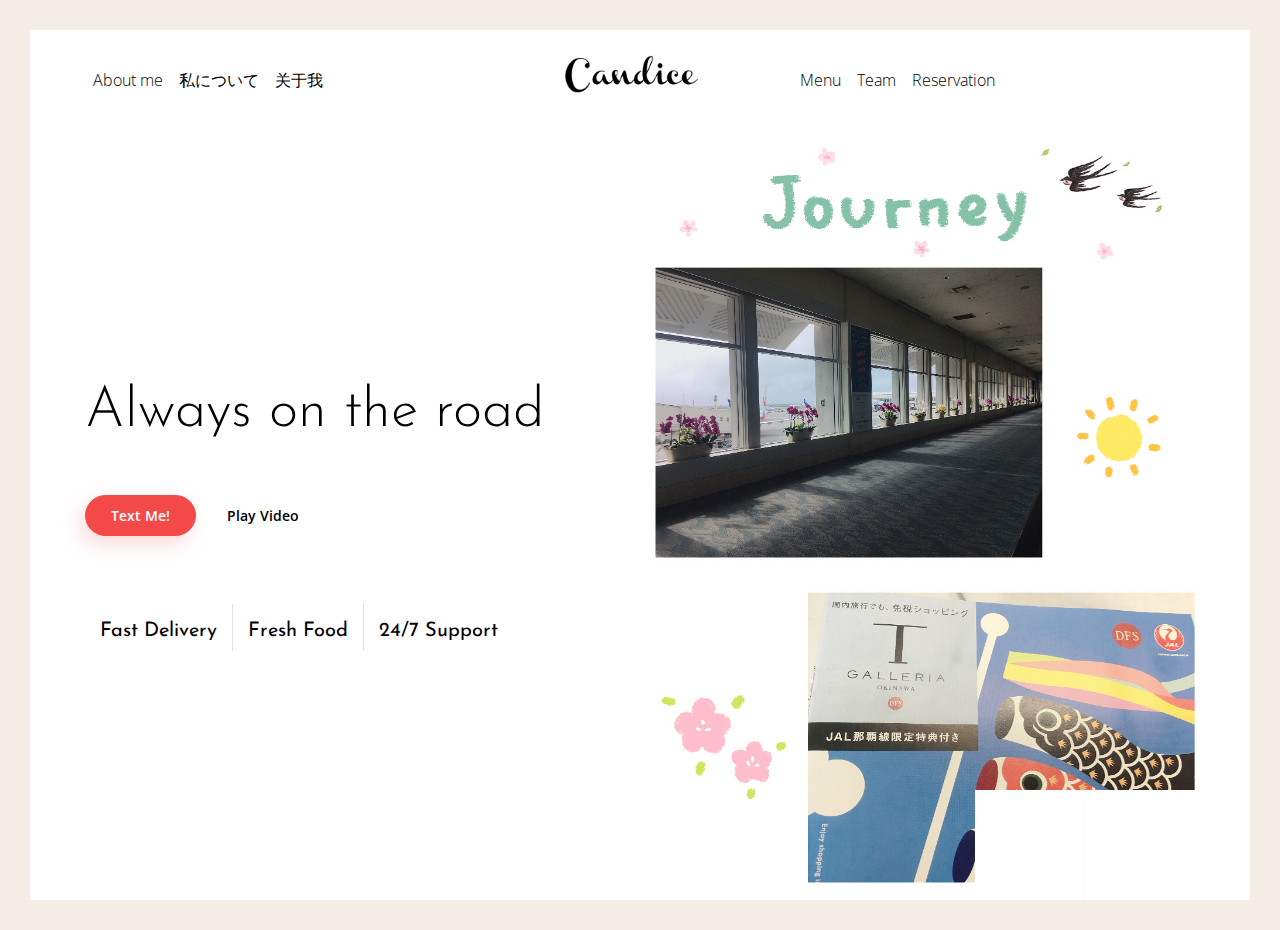
==== index.html @ 8e843e64 "gydfy" ====
<!DOCTYPE html>
<!--
	Resto by GetTemplates.co
	URL: https://gettemplates.co
-->
<html lang="en">

<head>
    <meta charset="utf-8">
    <meta http-equiv="X-UA-Compatible" content="IE=edge">
    <title>CV -- Lin Candice Tang</title>
    <meta name="description" content="Resto">
    <meta name="viewport" content="width=device-width, initial-scale=1, shrink-to-fit=no">

    <!-- External CSS -->
    <link rel="stylesheet" href="vendor/bootstrap/bootstrap.min.css">
    <link rel="stylesheet" href="vendor/select2/select2.min.css">
    <link rel="stylesheet" href="vendor/owlcarousel/owl.carousel.min.css">
    <link rel="stylesheet" href="https://cdn.rawgit.com/noelboss/featherlight/1.7.13/release/featherlight.min.css">
    <link rel="stylesheet" href="https://cdnjs.cloudflare.com/ajax/libs/tempusdominus-bootstrap-4/5.0.1/css/tempusdominus-bootstrap-4.min.css">
    <link rel="stylesheet" href="https://cdnjs.cloudflare.com/ajax/libs/font-awesome/5.8.1/css/brands.css">

    <!-- Fonts -->
    <link rel="stylesheet" href="https://fonts.googleapis.com/css?family=Open+Sans:300,400,700|Josefin+Sans:300,400,700">
    <link rel="stylesheet" href="https://cdn.linearicons.com/free/1.0.0/icon-font.min.css">
    <link rel="stylesheet" href="https://use.fontawesome.com/releases/v5.8.1/css/all.css" integrity="sha384-50oBUHEmvpQ+1lW4y57PTFmhCaXp0ML5d60M1M7uH2+nqUivzIebhndOJK28anvf" crossorigin="anonymous">

    <!-- CSS -->
    <link rel="stylesheet" href="css/style.min.css">

    <!-- Modernizr JS for IE8 support of HTML5 elements and media queries -->
    <script src="https://cdnjs.cloudflare.com/ajax/libs/modernizr/2.8.3/modernizr.js"></script>

</head>
<body data-spy="scroll" data-target="#navbar" class="static-layout">
	<div id="side-nav" class="sidenav">
	<a href="javascript:void(0)" id="side-nav-close">&times;</a>

	<div class="sidenav-content">
		<p>
			Kuncen WB1, Wirobrajan 10010, DIY
		</p>
		<p>
			<span class="fs-16 primary-color">(+68) 120034509</span>
		</p>
		<p>info@yourdomain.com</p>
	</div>
</div>
<div id="side-search" class="sidenav">
	<a href="javascript:void(0)" id="side-search-close">&times;</a>
	<div class="sidenav-content">
		<form action="">

			<div class="input-group md-form form-sm form-2 pl-0">
			  <input class="form-control my-0 py-1 red-border" type="text" placeholder="Search" aria-label="Search">
			  <div class="input-group-append">
			    <button class="input-group-text red lighten-3" id="basic-text1">
			    	<i class="fas fa-search text-grey" aria-hidden="true"></i>
			    </button>
			  </div>
			</div>

		</form>
	</div>


</div>
<div id="canvas-overlay"></div>
	<div class="boxed-page">
		<nav id="navbar-header" class="navbar navbar-expand-lg">
    <div class="container">
        <a class="navbar-brand navbar-brand-center d-flex align-items-center p-0 only-mobile" href="/">
            <img src="img/logo.png" alt="">
        </a>
        <button class="navbar-toggler" type="button" data-toggle="collapse" data-target="#navbarSupportedContent" aria-controls="navbarSupportedContent" aria-expanded="false" aria-label="Toggle navigation">
            <span class="lnr lnr-menu"></span>
        </button>

        <div class="collapse navbar-collapse justify-content-between" id="navbarSupportedContent">
            <ul class="navbar-nav d-flex justify-content-between">
                <!-- <li class="nav-item only-desktop">
                    <a class="nav-link" id="side-nav-open" href="#">
                        <span class="lnr lnr-menu"></span>
                    </a>
                </li> -->
                <div class="d-flex flex-lg-row flex-column">
                    <li class="nav-item">
                        <a class="nav-link" href="about.html">About me</a>
                    </li>
                    <li class="nav-item">
                      <a class="nav-link" href="about.html">私について</a>
                    </li>
                    <li class="nav-item">
                      <a class="nav-link" href="about.html">关于我</a>
                    </li>
                </div>
            </ul>

            <a class="navbar-brand navbar-brand-center d-flex align-items-center only-desktop" href="#">
                <img src="img/logo.png" alt="">
            </a>
            <ul class="navbar-nav d-flex justify-content-between">
                <div class="d-flex flex-lg-row flex-column">
                    <li class="nav-item active">
                        <a class="nav-link" href="menu.html">Menu</a>
                    </li>
                    <li class="nav-item">
                        <a class="nav-link" href="team.html">Team</a>
                    </li>

                    <li class="nav-item dropdown">
                        <a class="nav-link" href="reservation.html">Reservation</a>
                    </li>
                </div>
                <!-- <li class="nav-item">
                    <a id="side-search-open" class="nav-link" href="#">
                        <span class="lnr lnr-magnifier"></span>
                    </a>
                </li> -->
            </ul>
        </div>
    </div>
</nav>		<div class="hero">
  <div class="container">
	<div class="row d-flex align-items-center">
		<div class="col-lg-6 hero-left">
		    <h1 class="display-4 mb-5">Always on the road</h1>
		    <div class="mb-2">
		    	<a class="btn btn-primary btn-shadow btn-lg" href="mailto:tanglincandice@gmail.com" role="button">Text Me!
          </a>
			    <a class="btn btn-icon btn-lg" href="https://player.vimeo.com/video/33110953" data-featherlight="iframe" data-featherlight-iframe-allowfullscreen="true">
			    	<span class="lnr lnr-film-play"></span>
			    	Play Video
			    </a>
		    </div>

		    <ul class="hero-info list-unstyled d-flex text-center mb-0">
		    	<li class="border-right">
		    		<span class="lnr lnr-rocket"></span>
		    		<h5>
		    			Fast Delivery
		    		</h5>
		    	</li>
		    	<li class="border-right">
		    		<span class="lnr lnr-leaf"></span>
		    		<h5>
		    			Fresh Food
		    		</h5>
		    	</li>
		    	<li class="">
		    		<span class="lnr lnr-bubble"></span>
		    		<h5>
		    			24/7 Support
		    		</h5>
		    	</li>
		    </ul>

	    </div>
	    <div class="col-lg-6 hero-right">
        <div class="owl-carousel owl-theme hero-carousel">
        <div class="item">
          <img class="img-fluid" src="img/IMG_1961.jpg" alt="">
        </div>
        <div class="item">
          <img class="img-fluid" src="img/DSCN1594.jpg" alt="">
        </div>
        <div class="item">
          <img class="img-fluid" src="img/IMG_4013.jpg" alt="">
        </div>
			</div>
	    </div>
	</div>
  </div>
</div>
</div>
	<!-- External JS -->
	<script src="https://ajax.googleapis.com/ajax/libs/jquery/3.3.1/jquery.min.js"></script>
	<script src="https://cdnjs.cloudflare.com/ajax/libs/moment.js/2.22.2/moment.min.js"></script>
	<script src="vendor/bootstrap/popper.min.js"></script>
	<script src="vendor/bootstrap/bootstrap.min.js"></script>
	<script src="vendor/select2/select2.min.js "></script>
	<script src="vendor/owlcarousel/owl.carousel.min.js"></script>
	<script src="https://cdn.rawgit.com/noelboss/featherlight/1.7.13/release/featherlight.min.js"></script>
	<script src="vendor/stellar/jquery.stellar.js" type="text/javascript" charset="utf-8"></script>
	<script src="https://cdnjs.cloudflare.com/ajax/libs/tempusdominus-bootstrap-4/5.0.1/js/tempusdominus-bootstrap-4.min.js"></script>

	<!-- Main JS -->
	<script src="js/app.min.js "></script>
</body>
</html>
---- css/style.min.css ----
/*
 *	Resto by GetTemplates.co
 *	URL: https://gettemplates.co
 */
html {
  overflow-x: hidden; }

body {
  font-family: 'Open Sans', sans-serif;
  font-weight: 300;
  color: #000;
  background-color: #f4ede5; }

.h1, .h2, .h3, .h4, .h5, .h6, h1, h2, h3, h4, h5, h6 {
  font-family: 'Josefin Sans', sans-serif;
  font-weight: 400; }

h1, h2 {
  font-weight: 700; }

.subheading {
  color: #f34949; }

.bg-white {
  background-color: #fff; }

.bg-grey {
  background-color: #f7f8f9; }

a {
  color: #f34949; }

a:focus,
button:focus {
  outline: none;
  box-shadow: none; }

.btn:hover,
a:hover {
  text-decoration: none;
  color: #e22104; }

.btn-icon {
  display: inline-flex;
  align-items: center; }
  .btn-icon .lnr {
    font-size: 30px;
    margin-right: 10px; }

.boxed-page {
  position: relative;
  border-color: #ededed;
  background-color: #fff; }
  .boxed-page .section-padding {
    padding-top: 65px;
    padding-bottom: 65px; }
  @media (min-width: 992px) {
    .boxed-page .section-padding {
      padding-top: 130px;
      padding-bottom: 130px; } }

@media (min-width: 1200px) {
  .boxed-page {
    margin: 30px; } }

.img-bg {
  background-size: cover;
  background-repeat: no-repeat;
  background-position: center center; }

.img-cover {
  object-fit: cover;
  object-position: center; }

.navbar-brand-center {
  padding-left: 70px;
  padding-right: 70px; }
  .navbar-brand-center img {
    height: 50px; }

.footer-logo {
  height: 50px; }

.nav-link {
  color: #000; }

#navbar-header {
  height: 100px; }
  #navbar-header .navbar-nav .dropdown-menu {
    border: none;
    border-bottom: 2px solid #f34949;
    border-radius: 0 !important;
    box-shadow: -5px 8px 20px 0px rgba(229, 16, 2, 0.15); }

@media (min-width: 1024px) {
  #navbar-header .navbar-nav {
    width: 50%; }
  #navbar-header .dropdown .dropdown-menu {
    display: block;
    opacity: 0;
    transition: all 500ms ease; }
  #navbar-header .dropdown:hover .dropdown-menu {
    display: block;
    opacity: 1; } }

.btn {
  font-size: 14px;
  font-weight: 600; }

.btn-primary {
  display: inline-block;
  background-color: #f34949;
  border-color: #f34949;
  color: #fff;
  border-radius: 30px;
  padding: 9px 25px;
  text-transform: capitalize;
  -webkit-transition: all 0.3s ease 0s;
  -moz-transition: all 0.3s ease 0s;
  -o-transition: all 0.3s ease 0s;
  transition: all 0.3s ease 0s; }
  .btn-primary:hover {
    background-color: #e22104;
    border-color: #e22104;
    color: #fff; }

.btn-shadow {
  box-shadow: -5px 8px 20px 0px rgba(229, 16, 2, 0.15); }

.btn-icon {
  color: #000; }

.hero {
  height: 600px;
  position: relative; }
  @media (min-width: 992px) {
    .hero {
      height: calc(100vh - 130px); } }

.hero-info {
  padding-top: 60px; }
  @media (min-width: 1420px) {
    .hero-info {
      padding-top: 140px; } }
  .hero-info li {
    padding-right: 15px;
    padding-left: 15px; }
  .hero-info .lnr {
    display: block;
    font-size: 32px;
    margin-bottom: 15px; }

.hero-carousel .owl-prev, .hero-carousel .owl-next {
  width: 110px;
  height: 110px; }

.hero-carousel .owl-prev, .hero-carousel .owl-next {
  display: flex;
  align-items: center;
  justify-content: center;
  background-color: #fff; }

.hero-carousel .owl-prev {
  border-right: 1px solid #f7f8f9; }

.hero-carousel .owl-nav {
  display: flex;
  position: absolute;
  bottom: 0;
  right: 0; }

.hero-carousel .owl-item img {
  height: 600px;
  object-fit: cover;
  max-width: 100%; }
  @media (min-width: 992px) {
    .hero-carousel .owl-item img {
      height: calc(100vh - 130px); } }

.thumb-menu img {
  height: 150px;
  width: 100%;
  margin: 0 auto;
  margin-bottom: 10px;
  box-shadow: 0px 24px 48px -12px rgba(0, 0, 0, 0.1);
  transition: all 0.3s ease; }

.heading-section {
  margin-bottom: 30px; }

/*============================
=            MENU            =
============================*/
.menus:hover img {
  transform: scale(1.1, 1.1); }

.menu-img {
  overflow: hidden;
  height: 80px;
  width: 80px; }
  .menu-img img {
    transition: all .5s ease;
    height: 100%;
    object-fit: cover; }

.menu-price {
  text-align: right; }

.menus {
  padding-bottom: 15px;
  margin-bottom: 15px;
  border-bottom: 1px dashed #ccc; }
  .menus p, .menus h3 {
    margin-bottom: 0; }
  .menus .text-wrap {
    width: calc(100% - 95px);
    margin-left: 15px; }
    .menus .text-wrap h4 {
      font-weight: 300; }

/*=====  End of MENU  ======*/
/*=================================
=            TESTIMONY            =
=================================*/
#gtco-testimonial {
  background-repeat: no-repeat;
  background-position: center center;
  background-size: cover;
  color: #fff; }

.testi-content {
  text-align: center; }
  .testi-content .testi-text {
    font-style: italic;
    font-weight: 300;
    line-height: 1.6;
    padding: 30px 60px;
    font-size: 32px; }
  .testi-content .testi-author {
    font-weight: 500; }
  .testi-content .testi-desc span {
    color: #f34949;
    font-weight: bold; }
  .testi-content .owl-dots {
    position: absolute;
    text-align: center;
    margin: 0 auto;
    display: block;
    left: 0;
    right: 0;
    bottom: -50px; }
  .testi-content .owl-nav {
    display: none; }

.owl-dot {
  position: relative;
  display: inline-block;
  margin: 0 5px;
  width: 12px;
  height: 12px;
  cursor: pointer; }
  .owl-dot span {
    top: 0;
    left: 0;
    width: 100%;
    height: 100%;
    outline: none;
    border-radius: 50%;
    background-color: #fff;
    background-color: rgba(255, 255, 255, 0.3);
    text-indent: -999em;
    cursor: pointer;
    position: absolute;
    box-shadow: 0 0 0 2px rgba(255, 255, 255, 0);
    -webkit-transition: box-shadow 0.3s ease, background-color 0.3s ease;
    transition: box-shadow 0.3s ease, background-color 0.3s ease; }
  .owl-dot.active > span {
    background-color: transparent;
    box-shadow: 0 0 0 2px white; }

/*=====  End of TESTIMONY  ======*/
/*===============================
=            OVERLAY            =
===============================*/
.overlay {
  position: relative; }

.overlay:after {
  position: absolute;
  display: block;
  content: "";
  background: #000;
  opacity: 0.2;
  top: 0;
  bottom: 0;
  left: 0;
  right: 0; }

.overlay .section-content {
  position: relative;
  z-index: 1; }

/*=====  End of OVERLAY  ======*/
/*============================
=            TEAM            =
============================*/
.team-card {
  position: relative; }
  .team-card:hover .team-desc {
    height: 110px; }
    .team-card:hover .team-desc .team-social-links {
      opacity: 1; }

.team-desc {
  position: absolute;
  background: #fff;
  width: auto;
  left: 15px;
  bottom: 15px;
  right: 15px;
  text-align: center;
  padding: 15px;
  height: 80px;
  overflow: hidden;
  transition: all .3s ease-in-out; }

.team-social-links {
  opacity: 0;
  transition: all .3s ease-in-out; }

/*=====  End of TEAM  ======*/
/*===================================
=            RESERVATION            =
===================================*/
#gtco-reservation {
  height: 650px;
  margin-bottom: 200px; }

#selectPerson + .select2-container--default .select2-selection--single .select2-selection__rendered {
  line-height: 36px;
  padding-left: 12px; }

#selectPerson + .select2-container .select2-selection--single {
  height: 38px;
  border: 1px solid #ced4da; }

#selectPerson + .select2-container--default .select2-selection--single .select2-selection__arrow {
  height: 36px; }

#selectPerson + .select2-container--default .select2-selection--single .select2-selection__placeholder {
  color: #6d767e;
  font-weight: 400; }

/*=====  End of RESERVATION  ======*/
/*===============================
=            SideNav            =
===============================*/
.sidenav {
  height: 100%;
  width: 0;
  position: fixed;
  z-index: 1002;
  top: 0;
  left: 0;
  background-color: #111;
  overflow-x: hidden;
  transition: 0.5s;
  padding-top: 60px;
  color: #fff; }

.sidenav-content {
  padding: 8px 32px;
  transform: translateY(20px);
  opacity: 0;
  transition: transform 0.5s cubic-bezier(0.785, 0.135, 0.15, 0.86), opacity 0.5s cubic-bezier(0.785, 0.135, 0.15, 0.86); }

.in .sidenav-content {
  transform: translateY(0);
  opacity: 1;
  transition: transform 0.5s cubic-bezier(0.785, 0.135, 0.15, 0.86) 0.5s, opacity 0.5s 0.5s; }

.sidenav a {
  text-decoration: none;
  font-size: 25px;
  color: #818181;
  display: block;
  transition: 0.3s; }

.sidenav a:hover {
  color: #f1f1f1; }

.sidenav #side-nav-close,
.sidenav #side-search-close {
  position: absolute;
  top: 0;
  right: 25px;
  font-size: 36px;
  margin-left: 50px; }

@media screen and (max-height: 450px) {
  .sidenav {
    padding-top: 15px; }
  .sidenav a {
    font-size: 18px; } }

#side-search .form-control {
  background-color: transparent; }

#side-search .input-group-text {
  background: transparent;
  color: #fff; }

#canvas-overlay {
  content: '';
  background: #000;
  opacity: 0;
  display: block;
  position: fixed;
  left: 0;
  right: 0;
  top: 0;
  bottom: 0;
  z-index: 1001;
  visibility: hidden;
  transition: opacity 0.5s cubic-bezier(0.785, 0.135, 0.15, 0.86), visibility 0.5s cubic-bezier(0.785, 0.135, 0.15, 0.86); }

.sidenav-open #canvas-overlay,
.sidesearch-open #canvas-overlay {
  max-width: 100%;
  opacity: .4;
  visibility: visible; }

/*=====  End of SideNav  ======*/
/*======================================
=            Special Dishes            =
======================================*/
#gtco-special-dishes .special-number {
  position: relative;
  font-size: 60px; }
  #gtco-special-dishes .special-number:after {
    content: '';
    position: absolute;
    top: 50%;
    transform: translateY(-50%);
    left: 90px;
    width: 200px;
    height: 1px;
    background: #000; }

#gtco-special-dishes h3 span {
  color: #f34949; }

.dishes-text {
  padding-left: 90px; }

/*=====  End of Special Dishes  ======*/
/*==================================
=            RESPONSIVE            =
==================================*/
.only-mobile {
  display: none !important; }

@media (max-width: 992px) {
  .hero {
    height: 100%; }
  .boxed-page {
    padding-top: 100px; }
  #navbar-header {
    position: fixed;
    top: 0;
    height: auto;
    width: 100%;
    background-color: #fff;
    z-index: 11;
    padding-top: 15px;
    padding-bottom: 15px; }
    #navbar-header .dropdown-menu {
      box-shadow: none !important; }
    #navbar-header .navbar-collapse {
      margin-top: 15px;
      background: #fff !important; }
  .only-mobile {
    display: block !important; }
  .only-desktop {
    display: none !important; }
  .menu-wrap {
    margin-bottom: 30px; }
  .footer-widget {
    margin-bottom: 30px; }
  .hero-left {
    padding-top: 30px;
    padding-bottom: 30px; } }

@media (max-width: 767px) {
  .hero-left,
  .hero-carousel .owl-item img {
    height: 600px; }
  .thumb-menu img {
    height: 90px; }
  .img-2 {
    height: 500px; } }

/*=====  End of RESPONSIVE  ======*/
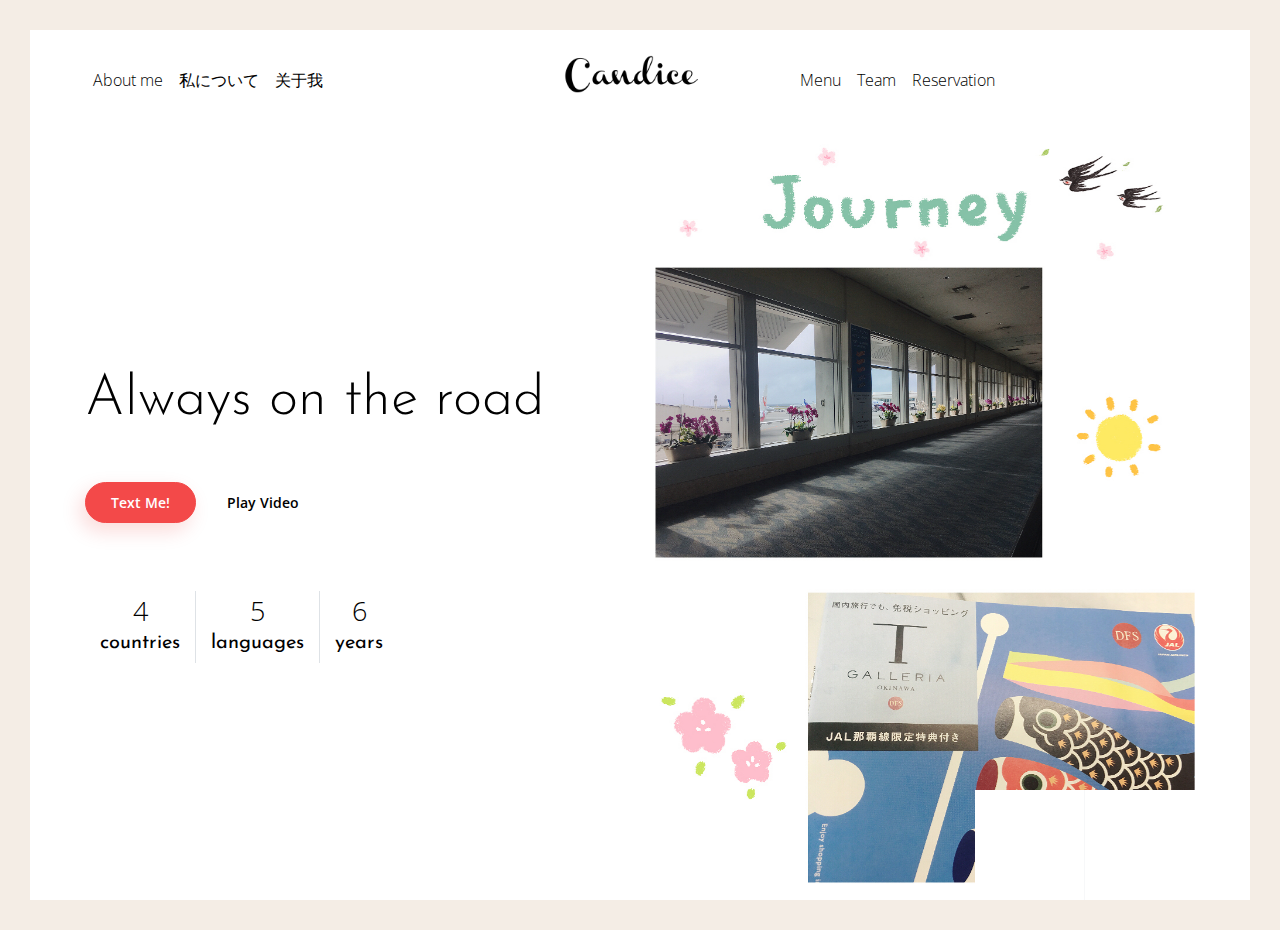
==== commit cbe9ba25: "456" ====
--- a/index.html
+++ b/index.html
@@ -27,6 +27,7 @@
 
     <!-- CSS -->
     <link rel="stylesheet" href="css/style.min.css">
+    <link rel="stylesheet" href="css/alex.css">
 
     <!-- Modernizr JS for IE8 support of HTML5 elements and media queries -->
     <script src="https://cdnjs.cloudflare.com/ajax/libs/modernizr/2.8.3/modernizr.js"></script>
@@ -136,21 +137,26 @@
 
 		    <ul class="hero-info list-unstyled d-flex text-center mb-0">
 		    	<li class="border-right">
-		    		<span class="lnr lnr-rocket"></span>
+		    		<!-- <span class="lnr lnr-rocket"></span> -->
+            <span class="fourfivesix">4</span>
 		    		<h5>
-		    			Fast Delivery
+		    			<!-- Fast Delivery -->
+              countries
 		    		</h5>
 		    	</li>
 		    	<li class="border-right">
-		    		<span class="lnr lnr-leaf"></span>
+		    		<!-- <span class="lnr lnr-leaf"></span> -->
+            <span class="fourfivesix">5</span>
 		    		<h5>
-		    			Fresh Food
+		    			languages
 		    		</h5>
 		    	</li>
 		    	<li class="">
-		    		<span class="lnr lnr-bubble"></span>
+		    		<!-- <span class="lnr lnr-bubble"></span> -->
+            <span class="fourfivesix">6</span>
 		    		<h5>
-		    			24/7 Support
+		    			<!-- 24/7 Support -->
+              years
 		    		</h5>
 		    	</li>
 		    </ul>
--- a/css/alex.css
+++ b/css/alex.css
@@ -0,0 +1,3 @@
+.fourfivesix{
+  font-size: 20pt;
+}
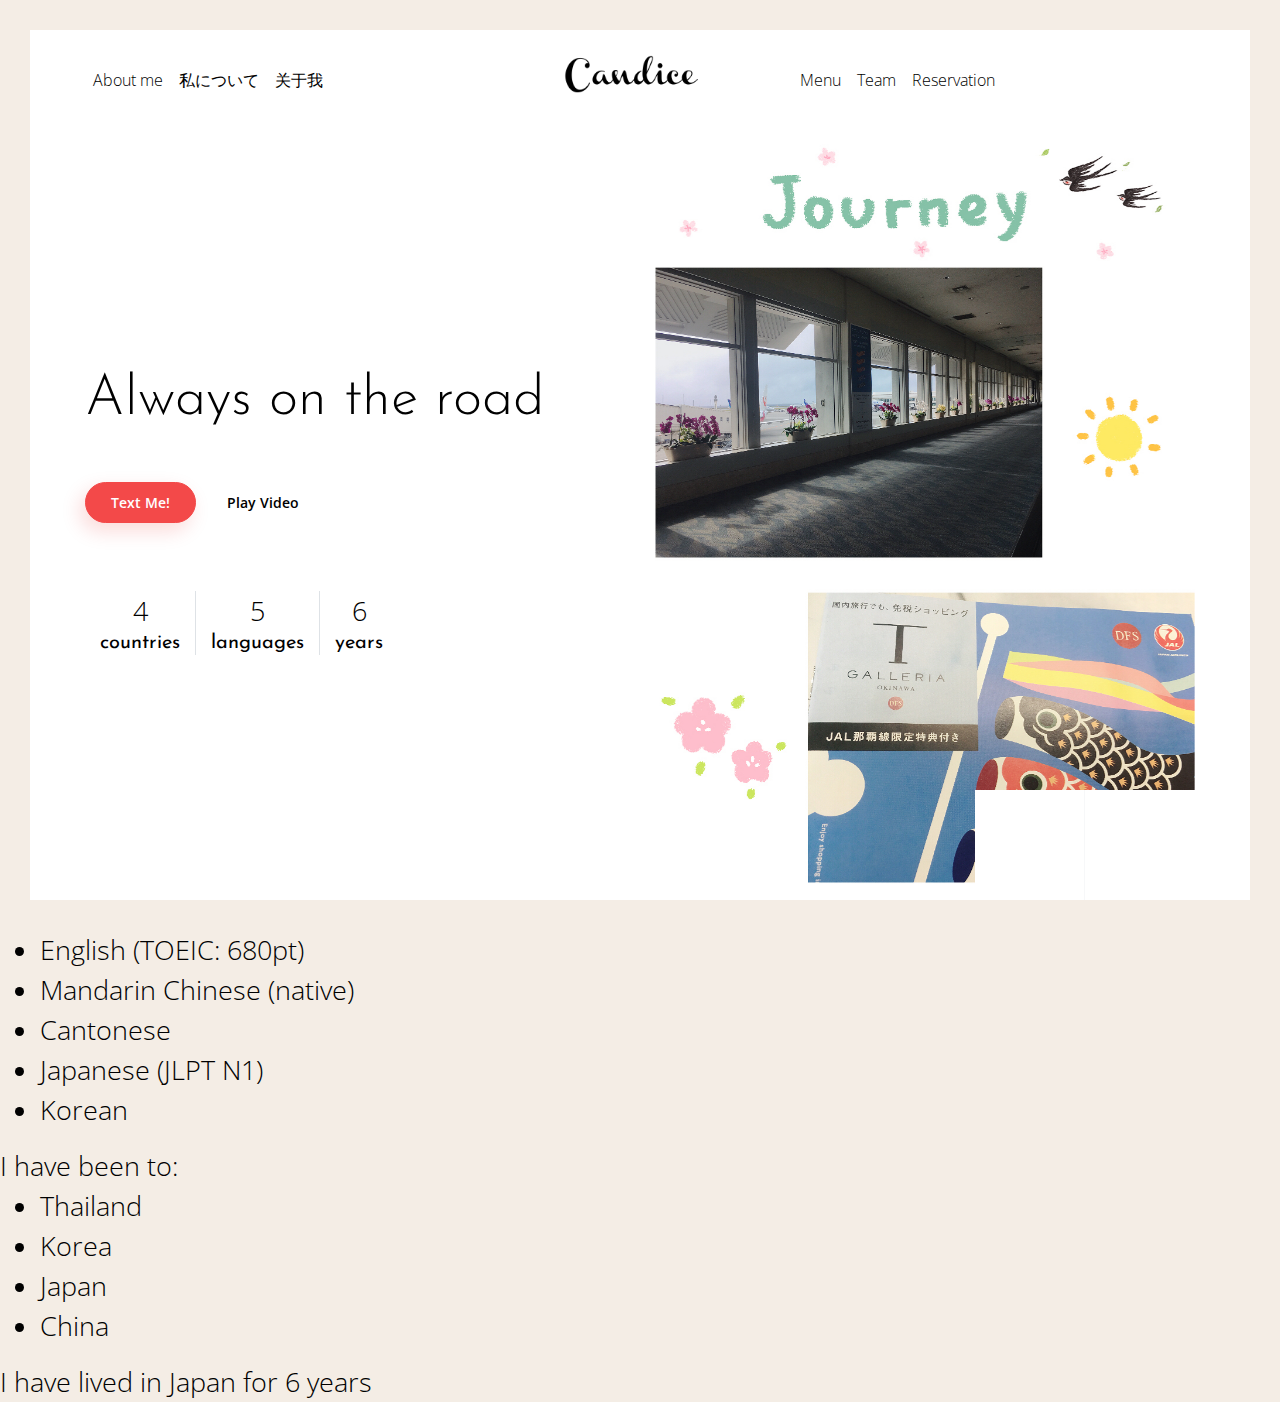
==== commit cd9f3636: "minor changes" ====
--- a/index.html
+++ b/index.html
@@ -136,29 +136,30 @@
 		    </div>
 
 		    <ul class="hero-info list-unstyled d-flex text-center mb-0">
+          <a href="#" data-featherlight="#myCountriesLightbox">
 		    	<li class="border-right">
-		    		<!-- <span class="lnr lnr-rocket"></span> -->
             <span class="fourfivesix">4</span>
 		    		<h5>
-		    			<!-- Fast Delivery -->
               countries
 		    		</h5>
 		    	</li>
+        </a>
+          <a href="#" data-featherlight="#myLanguagesLightbox">
 		    	<li class="border-right">
-		    		<!-- <span class="lnr lnr-leaf"></span> -->
             <span class="fourfivesix">5</span>
 		    		<h5>
 		    			languages
 		    		</h5>
 		    	</li>
+          </a>
+          <a href="#" data-featherlight="#myYearsLightbox">
 		    	<li class="">
-		    		<!-- <span class="lnr lnr-bubble"></span> -->
             <span class="fourfivesix">6</span>
 		    		<h5>
-		    			<!-- 24/7 Support -->
               years
 		    		</h5>
 		    	</li>
+        </a>
 		    </ul>
 
 	    </div>
@@ -178,6 +179,27 @@
 	</div>
   </div>
 </div>
+</div>
+<div id="myLanguagesLightbox">
+  <ul>
+    <li>English (TOEIC: 680pt)</li>
+    <li>Mandarin Chinese (native)</li>
+    <li>Cantonese</li>
+    <li>Japanese (JLPT N1)</li>
+    <li>Korean</li>
+  </ul>
+</div>
+<div id="myCountriesLightbox">
+  I have been to:
+  <ul>
+    <li>Thailand</li>
+    <li>Korea</li>
+    <li>Japan</li>
+    <li>China</li>
+  </ul>
+</div>
+<div id="myYearsLightbox">
+  I have lived in Japan for 6 years
 </div>
 	<!-- External JS -->
 	<script src="https://ajax.googleapis.com/ajax/libs/jquery/3.3.1/jquery.min.js"></script>
--- a/css/style.min.css
+++ b/css/style.min.css
@@ -28,7 +28,9 @@
   background-color: #f7f8f9; }
 
 a {
-  color: #f34949; }
+  /* color: #f34949; */
+  color: inherit;
+}
 
 a:focus,
 button:focus {
--- a/css/alex.css
+++ b/css/alex.css
@@ -1,3 +1,12 @@
 .fourfivesix{
   font-size: 20pt;
 }
+#myLanguagesLightbox{
+  font-size: 20pt;
+}
+#myCountriesLightbox{
+  font-size: 20pt;
+}
+#myYearsLightbox{
+  font-size: 20pt;
+}
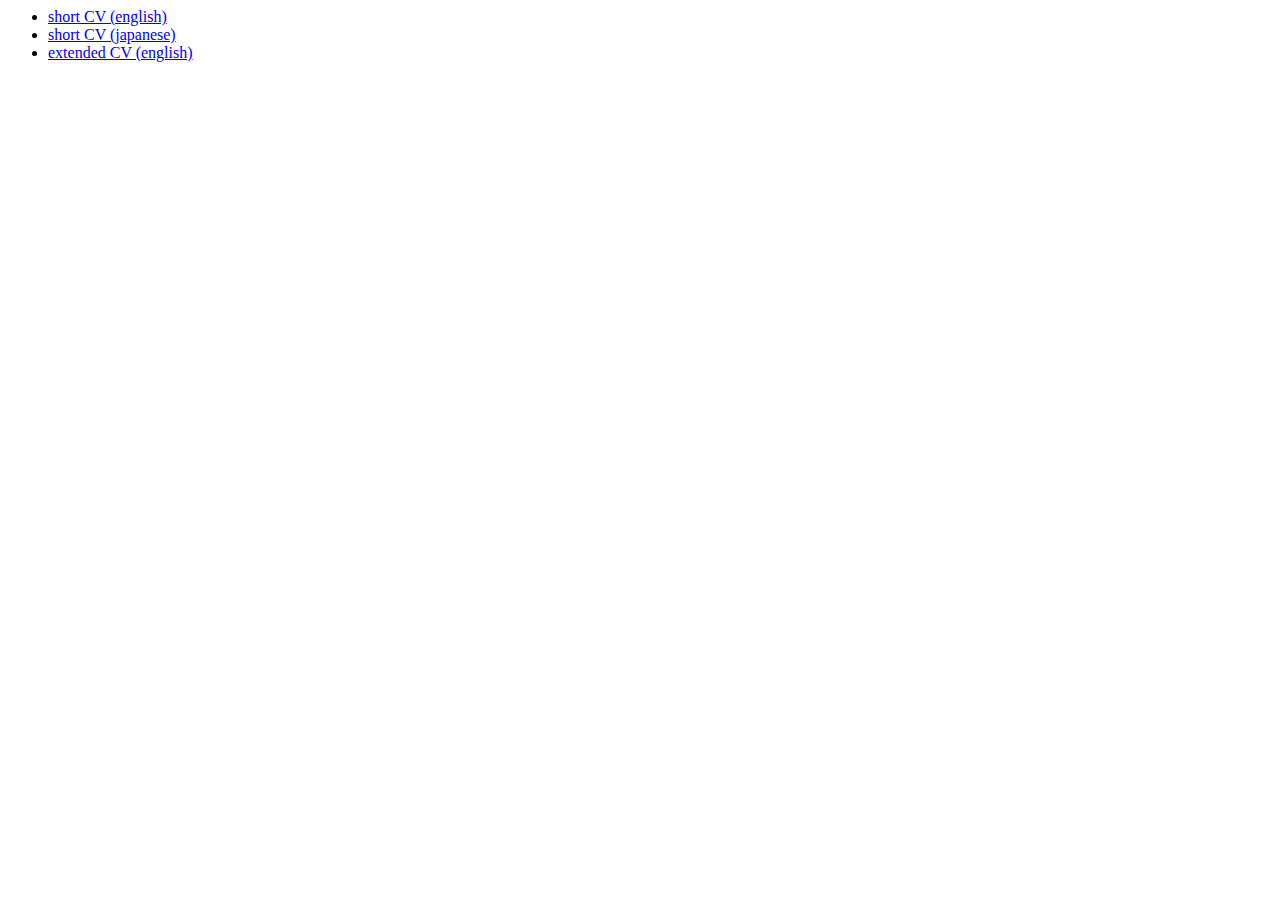
==== commit 2d34f266: "Mon Jun 10 20:23:21 JST 2019" ====
--- a/index.html
+++ b/index.html
@@ -1,218 +1,14 @@
-<!DOCTYPE html>
-<!--
-	Resto by GetTemplates.co
-	URL: https://gettemplates.co
--->
-<html lang="en">
-
+<html>
 <head>
-    <meta charset="utf-8">
-    <meta http-equiv="X-UA-Compatible" content="IE=edge">
-    <title>CV -- Lin Candice Tang</title>
-    <meta name="description" content="Resto">
-    <meta name="viewport" content="width=device-width, initial-scale=1, shrink-to-fit=no">
-
-    <!-- External CSS -->
-    <link rel="stylesheet" href="vendor/bootstrap/bootstrap.min.css">
-    <link rel="stylesheet" href="vendor/select2/select2.min.css">
-    <link rel="stylesheet" href="vendor/owlcarousel/owl.carousel.min.css">
-    <link rel="stylesheet" href="https://cdn.rawgit.com/noelboss/featherlight/1.7.13/release/featherlight.min.css">
-    <link rel="stylesheet" href="https://cdnjs.cloudflare.com/ajax/libs/tempusdominus-bootstrap-4/5.0.1/css/tempusdominus-bootstrap-4.min.css">
-    <link rel="stylesheet" href="https://cdnjs.cloudflare.com/ajax/libs/font-awesome/5.8.1/css/brands.css">
-
-    <!-- Fonts -->
-    <link rel="stylesheet" href="https://fonts.googleapis.com/css?family=Open+Sans:300,400,700|Josefin+Sans:300,400,700">
-    <link rel="stylesheet" href="https://cdn.linearicons.com/free/1.0.0/icon-font.min.css">
-    <link rel="stylesheet" href="https://use.fontawesome.com/releases/v5.8.1/css/all.css" integrity="sha384-50oBUHEmvpQ+1lW4y57PTFmhCaXp0ML5d60M1M7uH2+nqUivzIebhndOJK28anvf" crossorigin="anonymous">
-
-    <!-- CSS -->
-    <link rel="stylesheet" href="css/style.min.css">
-    <link rel="stylesheet" href="css/alex.css">
-
-    <!-- Modernizr JS for IE8 support of HTML5 elements and media queries -->
-    <script src="https://cdnjs.cloudflare.com/ajax/libs/modernizr/2.8.3/modernizr.js"></script>
-
+	<meta charset="UTF-8">
+	<title>Alex's CVs</title>
 </head>
-<body data-spy="scroll" data-target="#navbar" class="static-layout">
-	<div id="side-nav" class="sidenav">
-	<a href="javascript:void(0)" id="side-nav-close">&times;</a>
-
-	<div class="sidenav-content">
-		<p>
-			Kuncen WB1, Wirobrajan 10010, DIY
-		</p>
-		<p>
-			<span class="fs-16 primary-color">(+68) 120034509</span>
-		</p>
-		<p>info@yourdomain.com</p>
-	</div>
-</div>
-<div id="side-search" class="sidenav">
-	<a href="javascript:void(0)" id="side-search-close">&times;</a>
-	<div class="sidenav-content">
-		<form action="">
-
-			<div class="input-group md-form form-sm form-2 pl-0">
-			  <input class="form-control my-0 py-1 red-border" type="text" placeholder="Search" aria-label="Search">
-			  <div class="input-group-append">
-			    <button class="input-group-text red lighten-3" id="basic-text1">
-			    	<i class="fas fa-search text-grey" aria-hidden="true"></i>
-			    </button>
-			  </div>
-			</div>
-
-		</form>
-	</div>
-
-
-</div>
-<div id="canvas-overlay"></div>
-	<div class="boxed-page">
-		<nav id="navbar-header" class="navbar navbar-expand-lg">
-    <div class="container">
-        <a class="navbar-brand navbar-brand-center d-flex align-items-center p-0 only-mobile" href="/">
-            <img src="img/logo.png" alt="">
-        </a>
-        <button class="navbar-toggler" type="button" data-toggle="collapse" data-target="#navbarSupportedContent" aria-controls="navbarSupportedContent" aria-expanded="false" aria-label="Toggle navigation">
-            <span class="lnr lnr-menu"></span>
-        </button>
-
-        <div class="collapse navbar-collapse justify-content-between" id="navbarSupportedContent">
-            <ul class="navbar-nav d-flex justify-content-between">
-                <!-- <li class="nav-item only-desktop">
-                    <a class="nav-link" id="side-nav-open" href="#">
-                        <span class="lnr lnr-menu"></span>
-                    </a>
-                </li> -->
-                <div class="d-flex flex-lg-row flex-column">
-                    <li class="nav-item">
-                        <a class="nav-link" href="about.html">About me</a>
-                    </li>
-                    <li class="nav-item">
-                      <a class="nav-link" href="about.html">私について</a>
-                    </li>
-                    <li class="nav-item">
-                      <a class="nav-link" href="about.html">关于我</a>
-                    </li>
-                </div>
-            </ul>
-
-            <a class="navbar-brand navbar-brand-center d-flex align-items-center only-desktop" href="#">
-                <img src="img/logo.png" alt="">
-            </a>
-            <ul class="navbar-nav d-flex justify-content-between">
-                <div class="d-flex flex-lg-row flex-column">
-                    <li class="nav-item active">
-                        <a class="nav-link" href="menu.html">Menu</a>
-                    </li>
-                    <li class="nav-item">
-                        <a class="nav-link" href="team.html">Team</a>
-                    </li>
-
-                    <li class="nav-item dropdown">
-                        <a class="nav-link" href="reservation.html">Reservation</a>
-                    </li>
-                </div>
-                <!-- <li class="nav-item">
-                    <a id="side-search-open" class="nav-link" href="#">
-                        <span class="lnr lnr-magnifier"></span>
-                    </a>
-                </li> -->
-            </ul>
-        </div>
-    </div>
-</nav>		<div class="hero">
-  <div class="container">
-	<div class="row d-flex align-items-center">
-		<div class="col-lg-6 hero-left">
-		    <h1 class="display-4 mb-5">Always on the road</h1>
-		    <div class="mb-2">
-		    	<a class="btn btn-primary btn-shadow btn-lg" href="mailto:tanglincandice@gmail.com" role="button">Text Me!
-          </a>
-			    <a class="btn btn-icon btn-lg" href="https://player.vimeo.com/video/33110953" data-featherlight="iframe" data-featherlight-iframe-allowfullscreen="true">
-			    	<span class="lnr lnr-film-play"></span>
-			    	Play Video
-			    </a>
-		    </div>
-
-		    <ul class="hero-info list-unstyled d-flex text-center mb-0">
-          <a href="#" data-featherlight="#myCountriesLightbox">
-		    	<li class="border-right">
-            <span class="fourfivesix">4</span>
-		    		<h5>
-              countries
-		    		</h5>
-		    	</li>
-        </a>
-          <a href="#" data-featherlight="#myLanguagesLightbox">
-		    	<li class="border-right">
-            <span class="fourfivesix">5</span>
-		    		<h5>
-		    			languages
-		    		</h5>
-		    	</li>
-          </a>
-          <a href="#" data-featherlight="#myYearsLightbox">
-		    	<li class="">
-            <span class="fourfivesix">6</span>
-		    		<h5>
-              years
-		    		</h5>
-		    	</li>
-        </a>
-		    </ul>
-
-	    </div>
-	    <div class="col-lg-6 hero-right">
-        <div class="owl-carousel owl-theme hero-carousel">
-        <div class="item">
-          <img class="img-fluid" src="img/IMG_1961.jpg" alt="">
-        </div>
-        <div class="item">
-          <img class="img-fluid" src="img/DSCN1594.jpg" alt="">
-        </div>
-        <div class="item">
-          <img class="img-fluid" src="img/IMG_4013.jpg" alt="">
-        </div>
-			</div>
-	    </div>
-	</div>
-  </div>
-</div>
-</div>
-<div id="myLanguagesLightbox">
-  <ul>
-    <li>English (TOEIC: 680pt)</li>
-    <li>Mandarin Chinese (native)</li>
-    <li>Cantonese</li>
-    <li>Japanese (JLPT N1)</li>
-    <li>Korean</li>
-  </ul>
-</div>
-<div id="myCountriesLightbox">
-  I have been to:
-  <ul>
-    <li>Thailand</li>
-    <li>Korea</li>
-    <li>Japan</li>
-    <li>China</li>
-  </ul>
-</div>
-<div id="myYearsLightbox">
-  I have lived in Japan for 6 years
-</div>
-	<!-- External JS -->
-	<script src="https://ajax.googleapis.com/ajax/libs/jquery/3.3.1/jquery.min.js"></script>
-	<script src="https://cdnjs.cloudflare.com/ajax/libs/moment.js/2.22.2/moment.min.js"></script>
-	<script src="vendor/bootstrap/popper.min.js"></script>
-	<script src="vendor/bootstrap/bootstrap.min.js"></script>
-	<script src="vendor/select2/select2.min.js "></script>
-	<script src="vendor/owlcarousel/owl.carousel.min.js"></script>
-	<script src="https://cdn.rawgit.com/noelboss/featherlight/1.7.13/release/featherlight.min.js"></script>
-	<script src="vendor/stellar/jquery.stellar.js" type="text/javascript" charset="utf-8"></script>
-	<script src="https://cdnjs.cloudflare.com/ajax/libs/tempusdominus-bootstrap-4/5.0.1/js/tempusdominus-bootstrap-4.min.js"></script>
-
-	<!-- Main JS -->
-	<script src="js/app.min.js "></script>
+<body>
+	<ul>
+		<li><a href="CV.xhtml">short CV (english)</a></li>
+		<li><a href="CV_jap.xhtml">short CV (japanese)</a></li>
+		<li><a href="CV_engstyle.html">extended CV (english)</a></li>
+	</ul>
 </body>
 </html>
+
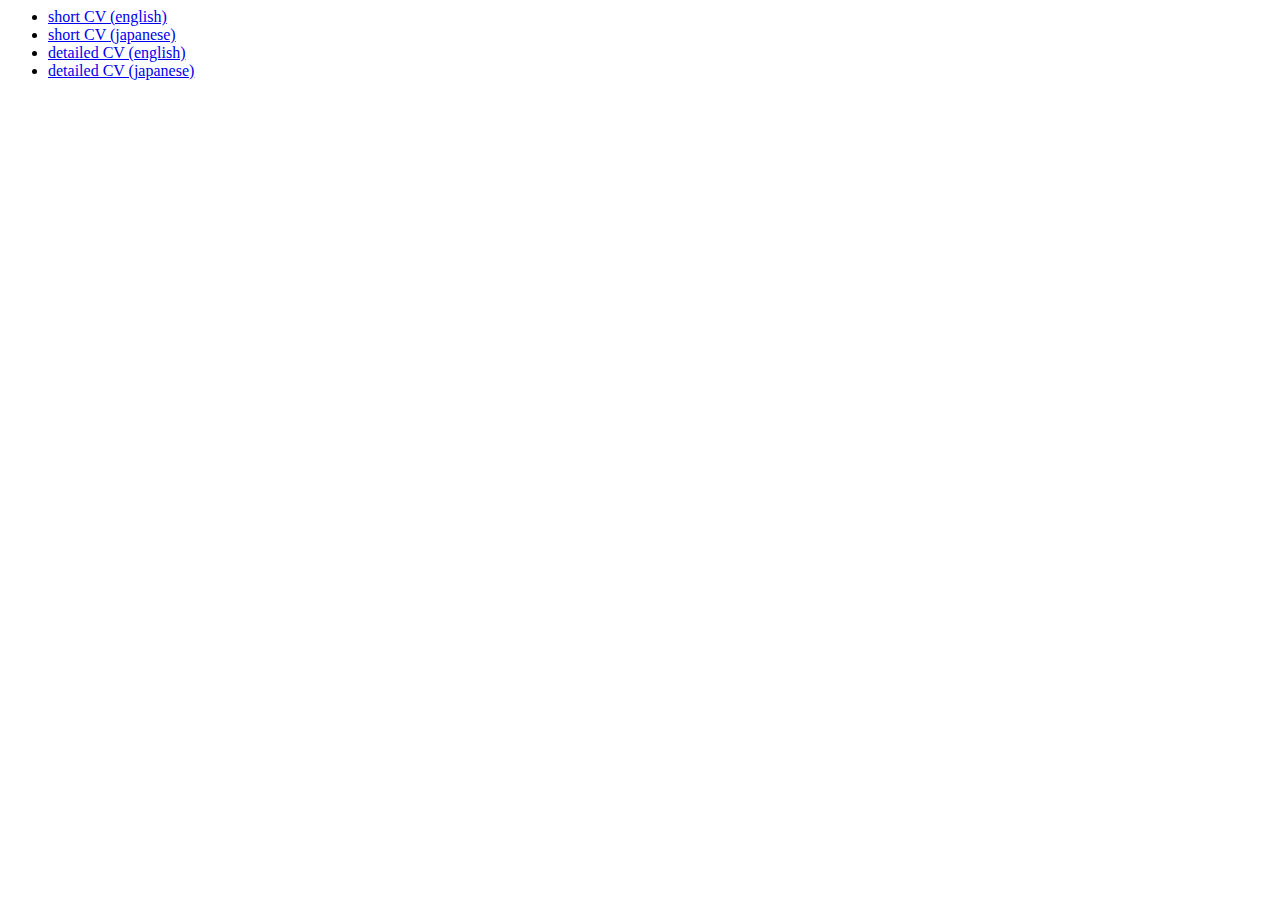
==== commit d4a7006c: "Tue Jun 18 11:41:21 JST 2019" ====
--- a/index.html
+++ b/index.html
@@ -5,9 +5,10 @@
 </head>
 <body>
 	<ul>
-		<li><a href="CV.xhtml">short CV (english)</a></li>
-		<li><a href="CV_jap.xhtml">short CV (japanese)</a></li>
-		<li><a href="CV_engstyle.html">extended CV (english)</a></li>
+		<li><a href="short/eng.html">short CV (english)</a></li>
+		<li><a href="short/jap.html">short CV (japanese)</a></li>
+		<li><a href="long/eng.html">detailed CV (english)</a></li>
+		<li><a href="long/jap.html">detailed CV (japanese)</a></li>
 	</ul>
 </body>
 </html>
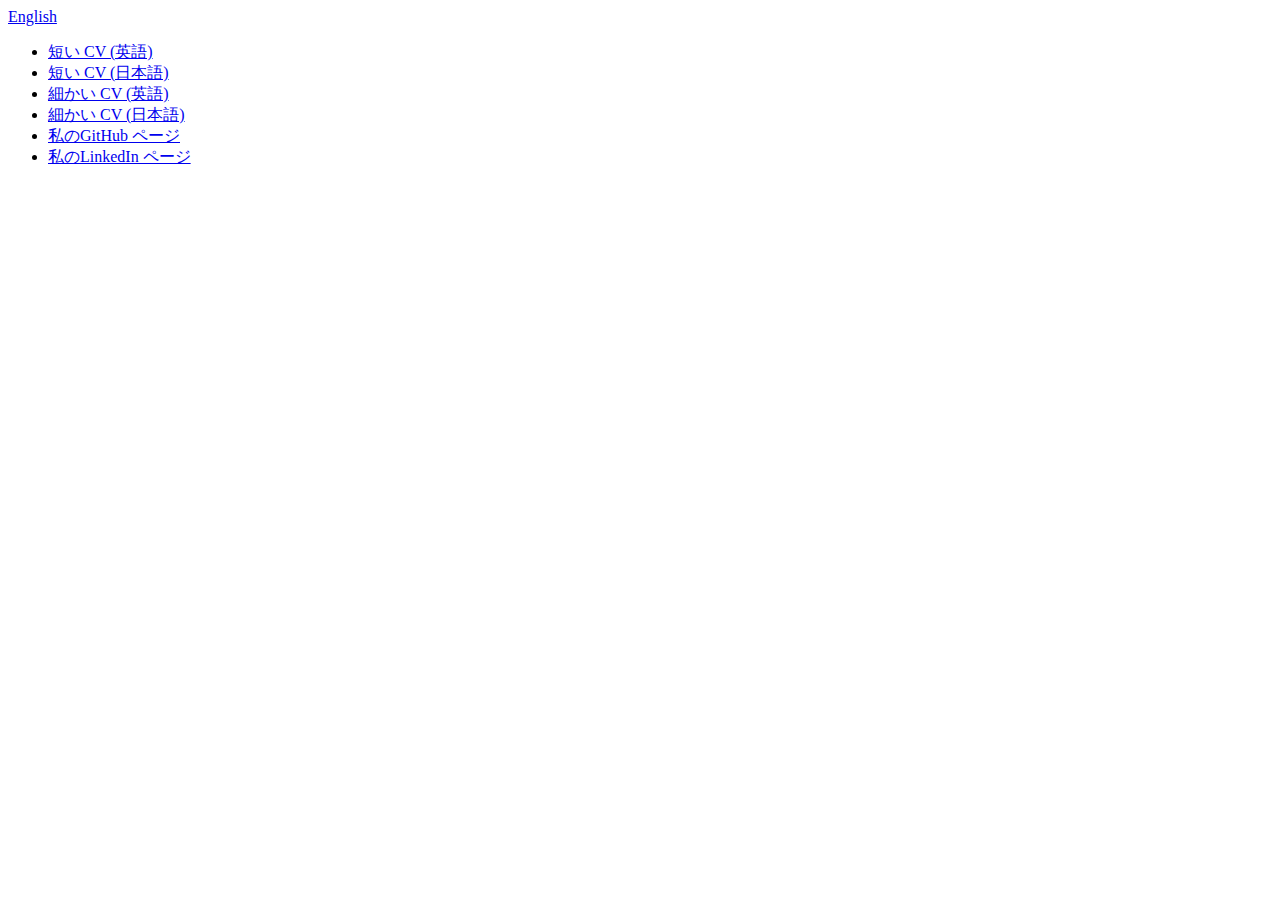
==== commit 07c61004: "Thu Jun 20 14:33:45 JST 2019" ====
--- a/index.html
+++ b/index.html
@@ -4,11 +4,16 @@
 	<title>Alex's CVs</title>
 </head>
 <body>
+	<header>
+		<a href="index_eng.html">English</a>
+	</header>
 	<ul>
-		<li><a href="short/eng.html">short CV (english)</a></li>
-		<li><a href="short/jap.html">short CV (japanese)</a></li>
-		<li><a href="long/eng.html">detailed CV (english)</a></li>
-		<li><a href="long/jap.html">detailed CV (japanese)</a></li>
+		<li><a href="short/eng.html" target="_blank" >短い CV (英語)</a></li>
+		<li><a href="short/jap.html" target="_blank" >短い CV (日本語)</a></li>
+		<li><a href="long/eng.html" target="_blank" >細かい CV (英語)</a></li>
+		<li><a href="long/jap.html" target="_blank" >細かい CV (日本語)</a></li>
+		<li><a href="https://github.com/nailbiter" target="_blank" >私のGitHub ページ</a></li>
+		<li><a href="https://www.linkedin.com/in/oleksii-leontiev-8a010952/" target="_blank" >私のLinkedIn ページ</a></li>
 	</ul>
 </body>
 </html>
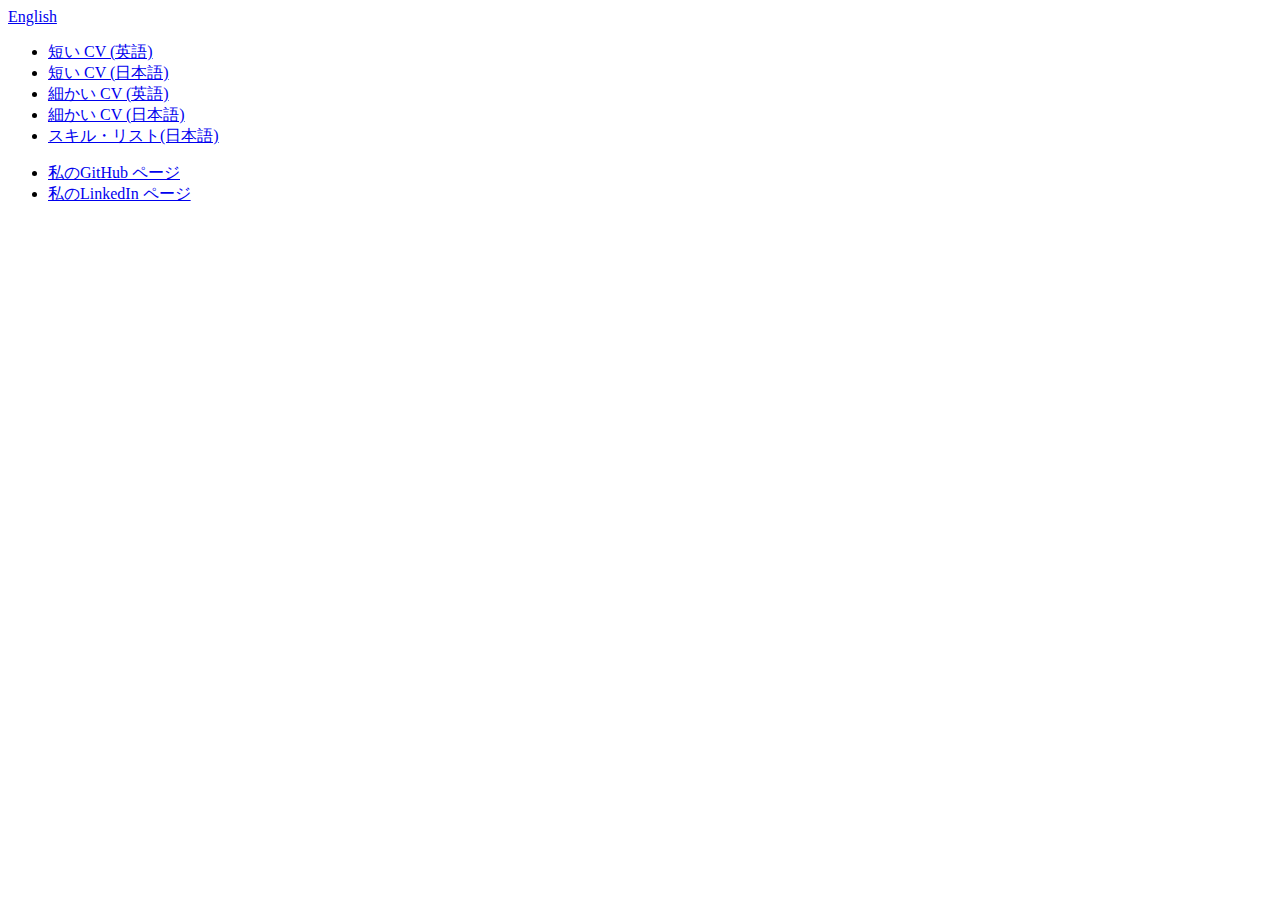
==== commit 170815a5: "Thu Jun 20 14:38:53 JST 2019" ====
--- a/index.html
+++ b/index.html
@@ -12,6 +12,10 @@
 		<li><a href="short/jap.html" target="_blank" >短い CV (日本語)</a></li>
 		<li><a href="long/eng.html" target="_blank" >細かい CV (英語)</a></li>
 		<li><a href="long/jap.html" target="_blank" >細かい CV (日本語)</a></li>
+		<li><a href="indeed_cv.pdf" target="_blank" >スキル・リスト(日本語)</a></li>
+	</ul>
+
+	<ul>
 		<li><a href="https://github.com/nailbiter" target="_blank" >私のGitHub ページ</a></li>
 		<li><a href="https://www.linkedin.com/in/oleksii-leontiev-8a010952/" target="_blank" >私のLinkedIn ページ</a></li>
 	</ul>
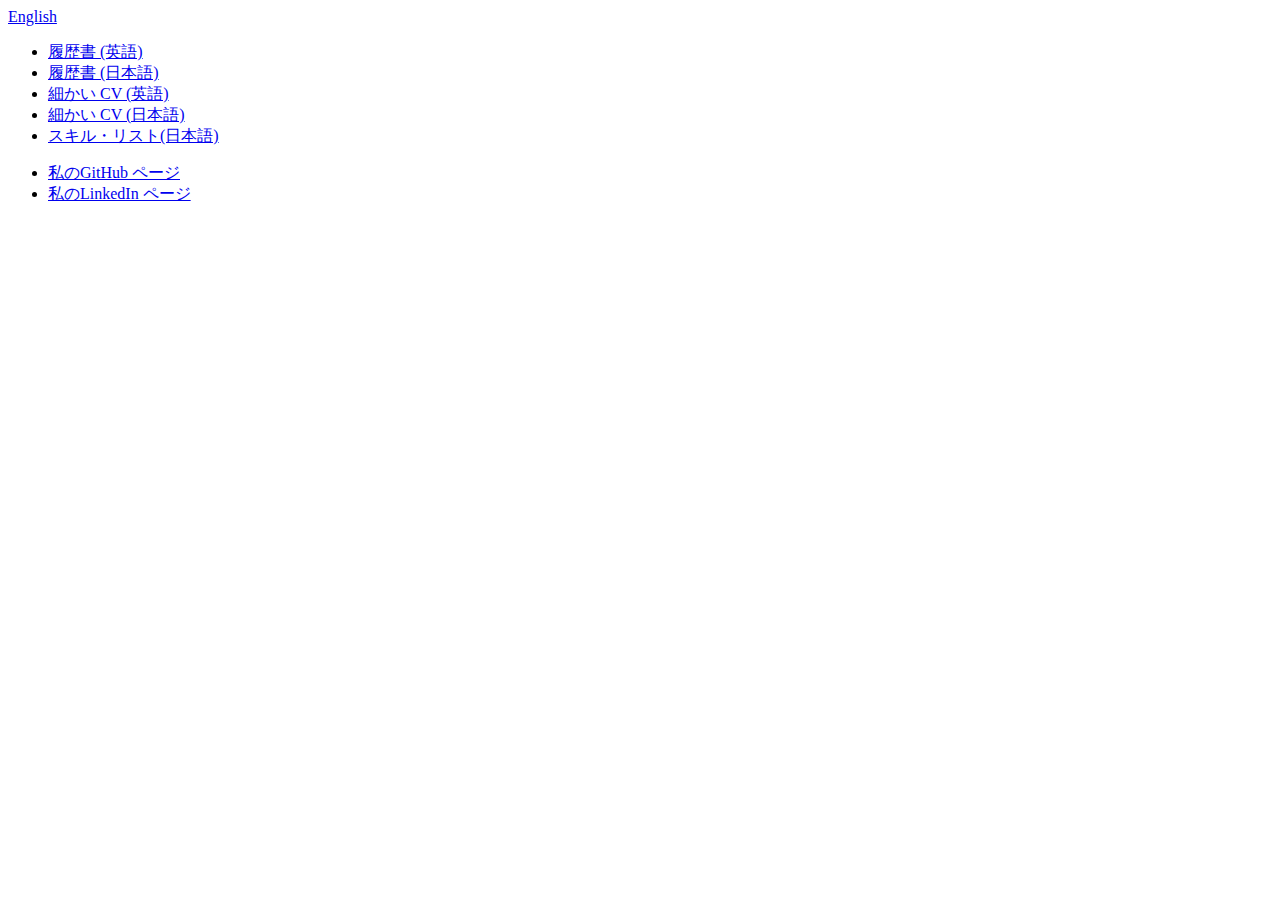
==== commit af7abfe3: "Sun Jun 23 16:20:51 JST 2019" ====
--- a/index.html
+++ b/index.html
@@ -8,8 +8,8 @@
 		<a href="index_eng.html">English</a>
 	</header>
 	<ul>
-		<li><a href="short/eng.html" target="_blank" >短い CV (英語)</a></li>
-		<li><a href="short/jap.html" target="_blank" >短い CV (日本語)</a></li>
+		<li><a href="short/eng.html" target="_blank" >履歴書 (英語)</a></li>
+		<li><a href="short/jap.html" target="_blank" >履歴書 (日本語)</a></li>
 		<li><a href="long/eng.html" target="_blank" >細かい CV (英語)</a></li>
 		<li><a href="long/jap.html" target="_blank" >細かい CV (日本語)</a></li>
 		<li><a href="indeed_cv.pdf" target="_blank" >スキル・リスト(日本語)</a></li>
